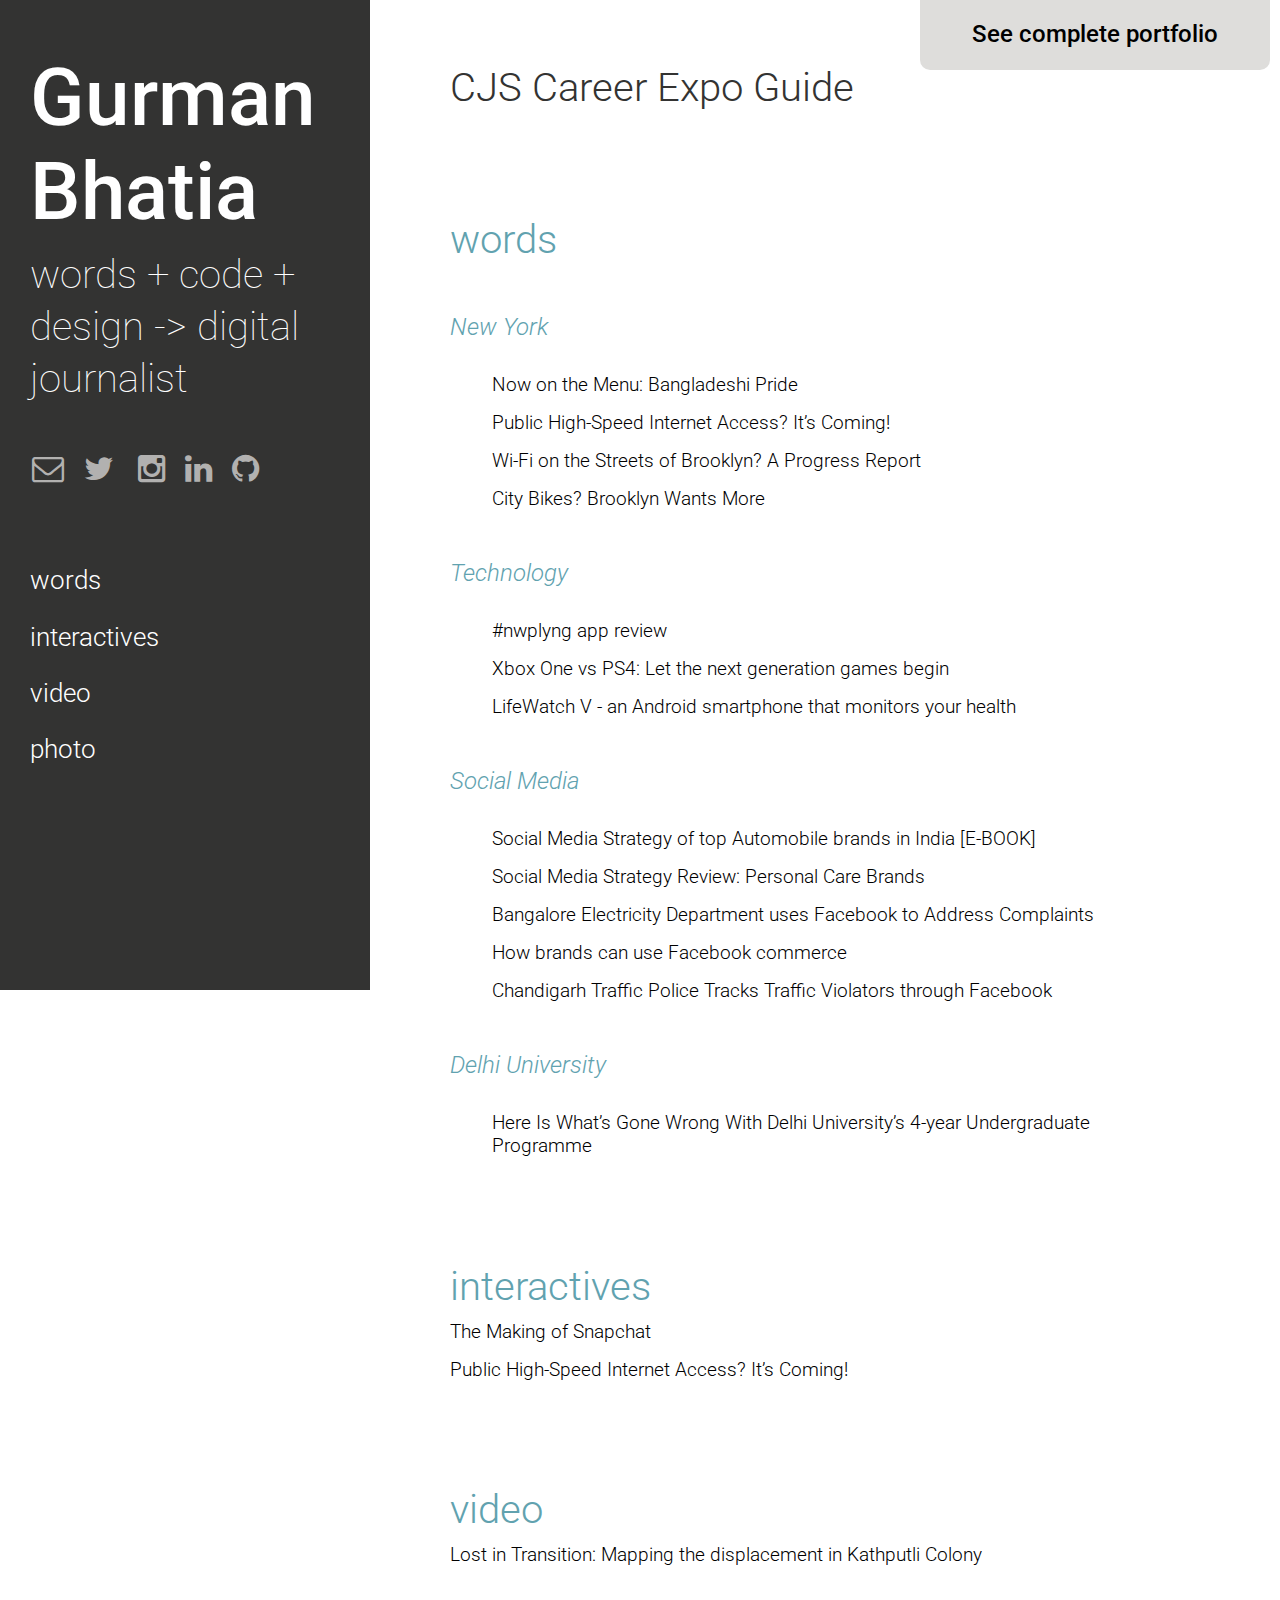
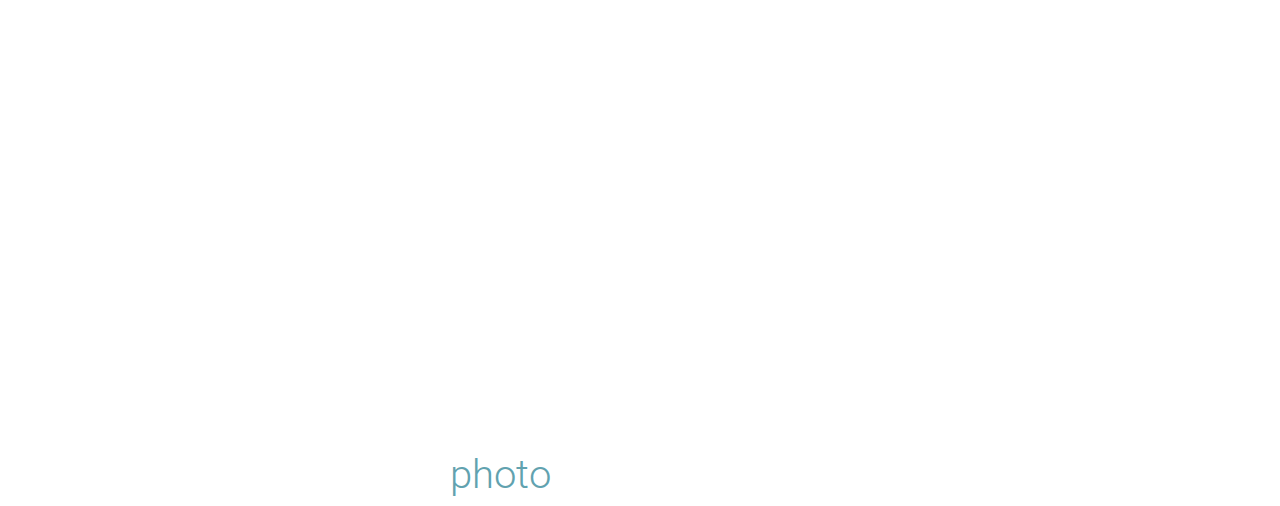
==== expo.html @ 0b198817 "added expo stuff" ====
<!DOCTYPE html>
<html>
	<head>
		<meta charset="utf-8">
		<meta http-equiv="X-UA-Compatible" content="IE=Edge;chrome=1">
		<meta name="viewport" content="width=device-width">
		<title>Gurman Bhatia - Digital Journalist</title>
		<meta name="description" content="Gurman Bhatia is a digital journalist and a student at the Columbia Graduate School of Journalism.">
		<link rel="author" href="https://plus.google.com/+gurmanbhatia"/>
		<link rel="stylesheet" type = 'text/css' href="http://fonts.googleapis.com/css?family=Roboto:300,500,400,100,800,300italic,400italic">
		<link href="css/styles-expo.css" rel="stylesheet">
		<link rel="stylesheet" href="font-awesome/css/font-awesome.min.css">
		<!--
		<script>
		  (function(i,s,o,g,r,a,m){i['GoogleAnalyticsObject']=r;i[r]=i[r]||function(){
		  (i[r].q=i[r].q||[]).push(arguments)},i[r].l=1*new Date();a=s.createElement(o),
		  m=s.getElementsByTagName(o)[0];a.async=1;a.src=g;m.parentNode.insertBefore(a,m)
		  })(window,document,'script','//www.google-analytics.com/analytics.js','ga');

		  ga('create', 'UA-54472507-1', 'auto');
		  ga('send', 'pageview');

		</script>
		-->
	</head>
	<body>
		<div id="wrapper">
			<div id = 'contently'>
				<a href ='http://gurmanbhatia.contently.com' target="_blank"><h1>See complete portfolio</h1></a>
			</div>
			<div id ="mobile-nav" class="mobile">
				<div id="mobile-logo">
					<h1>Gurman Bhatia</h1>
					<h2>words + code + design -> digital journalist </h2>
				</div>
				<div id = "hamburger">
					<i class="fa fa-bars fa-3x"></i>
				</div>
				<div id = "menu">
					<div class="options" id = 'o' data-which="words">words</div>
					<div class="options" id = 'o' data-which="interactives">interactives</div>
					<div class="options" id = 'o' data-which="video">video</div>
					<a href ='http://blog.gurmanbhatia.com/photo' target="_blank"><div class="options-b" data-which="blog">photo</div></a>
				</div>
			</div>
			<div id ="nav">
				<div id ="nav1" class="desktop">
					<h1>Gurman Bhatia</h1>
					<h2>words + code + design -> digital journalist </h2>
					<div id="social-box">
						<div class = "ss">
                    	<a href ="mailto:mail@gurmanbhatia.com"><i class="social fa fa-envelope-o fa-2x"></i></a><a href="http://www.twitter.com/gurmanbhatia"><i class="social fa fa-twitter fa-2x"></i></a> <a href ='http://www.instagram.com/gurmanbh'><i class="social fa fa-instagram fa-2x"></i></a><a href="http://www.linkedin.com/in/gurmanbhatia/"><i class="social fa fa-linkedin fa-2x"></i></a><a href="http://www.github.com/gurmanbh/"><i class="social fa fa-github fa-2x"></i></a>
                		</div>
					</div>
					<div id = "menu">
						<div class="options" id = 'o' data-which="words">words</div>
					<div class="options" id = 'o' data-which="interactives">interactives</div>
					<div class="options" id = 'o' data-which="video">video</div>
					<a href ='http://blog.gurmanbhatia.com/photo' target="_blank"><div class="options-b" data-which="blog">photo</div></a>
					</div>
				</div>
			</div>
			<div id = 'content'>
				<h1>CJS Career Expo Guide</h1>
				<div id = 'words' class = 'segment'>
					<h2> words </h2>
						<div id ='ny' class = 'link-box'>
							<h2> New York </h2>
							<div class = 'links'>
								<h3><a href = 'http://columbiajournalist.org/now-on-the-menu-bangladeshi-pride/' target='_blank'>Now on the Menu: Bangladeshi Pride</a></h3>
								<h3><a href = 'http://thebrooklynink.com/2014/12/15/54267-public-high-speed-internet-access-its-coming/' target='_blank'>Public High-Speed Internet Access? It’s Coming!</a></h3>
								<h3><a href = 'http://thebrooklynink.com/2014/11/30/54213-wi-fi-on-the-streets-of-brooklyn-a-progress-report/' target='_blank'>Wi-Fi on the Streets of Brooklyn? A Progress Report</a></h3>
								<h3><a href = 'http://thebrooklynink.com/2014/11/19/54191-city-bikes-brooklyn-wants-more/' target='_blank'>City Bikes? Brooklyn Wants More</a></h3>
							</div>
						</div>
						
						<div id ='tech' class = 'link-box'>
							<h2> Technology </h2>
							<div class = 'links'>
								<h3><a href="http://gadgets.ndtv.com/apps/reviews/nwplyng-app-review-376589" target="_blank">#nwplyng app review</a></h3> 
								<h3<a href="http://gadgets.ndtv.com/games/news/xbox-one-vs-ps4-let-the-next-generation-games-begin-378124" target="_blank"><h3>Xbox One vs PS4: Let the next generation games begin</h3></a> 
								<h3><a href="http://gadgets.ndtv.com/mobiles/news/our-dependence-on-smartphones-for-240302" target="_blank">LifeWatch V - an Android smartphone that monitors your health</a>
							</div>
						</div>
						<div id ='sm' class = 'link-box'>
							<h2> Social Media </h2>
							<div class = 'links'>
								<h3><a href="http://www.socialsamosa.com/2014/10/social-media-strategy-review-automobile/" target="_blank">Social Media Strategy of top Automobile brands in India [E-BOOK]</a></h3>
								<h3><a href="http://www.socialsamosa.com/2014/01/social-media-strategy-review-personal-care-brands/" target="_blank">Social Media Strategy Review: Personal Care Brands</a></h3>	<h3><a href="http://www.socialsamosa.com/2013/06/bangalore-electricity-department-uses-facebook-to-address-complaints/" target="_blank">Bangalore Electricity Department uses Facebook to Address Complaints</a></h3>
								<h3><a href="http://www.socialsamosa.com/2013/05/how-brands-can-use-facebook-commerce/">How brands can use Facebook commerce</a></h3>
								<h3><a href="http://www.socialsamosa.com/2013/05/chandigarh-traffic-police-on-facebook/" target="_blank">Chandigarh Traffic Police Tracks Traffic Violators through Facebook</a></h3>
							</div>

						</div>
						<div id ='du' class = 'link-box'>
							<h2> Delhi University </h2>
							<div class = 'links'>
								<h3><a href = 'http://www.businessinsider.in/HereIs-Whats-Gone-Wrong-With-Delhi-Universitys4-year-Undergraduate-Programme/articleshow/26530017.cms' target='_blank'>Here Is What’s Gone Wrong With Delhi University’s 4-year Undergraduate Programme</a></h3>
							</div>
						</div>
						
				</div>
				<div id = 'interactives' class = 'segment'>
					<h2> interactives </h2>
						<div class = 'link-box'>
							<h3><a href = 'https://gurmanbh.github.io/snapchat-web' target='_blank'>The Making of Snapchat</a></h3>
							<h3><a href = 'http://thebrooklynink.com/2014/12/15/54267-public-high-speed-internet-access-its-coming/' target='_blank'>Public High-Speed Internet Access? It’s Coming!</a></h3>
						</div>
				</div>
				<div id = 'video' class = 'segment'>
					<h2> video </h2>
						<div class = 'link-box'>
							<h3><a href = 'http://lsrcollegejournalism.org/documentary-production/' target='_blank'>Lost in Transition: Mapping the displacement in Kathputli Colony</a></h3>
							<div class="video" id = 'kathputli'>
								<iframe width="640" height="360" src="https://www.youtube.com/embed/H1UBUmHpytU" frameborder="0" allowfullscreen></iframe>
							</div>
						</div>
				</div>
				<div id = 'photo' class = 'segment'>
					<h2> photo </h2>
						<div class = 'link-box'>
							
						</div>
				</div>
			</div>
		</div>
---- css/styles-expo.css ----
*{
	  -webkit-box-sizing: border-box;
     -moz-box-sizing: border-box;
          box-sizing: border-box;
          margin: 0;
          font-family: 'roboto';
}

#mobile-nav{
	display: none;
	background-color: #333332;
	position: fixed;
	width: 100%;
	z-index: 1000;
}

#content h1{
	color: #333332;
	font-size: 2.5em;
	font-weight: 300;

}

#mobile-logo {
	width: 85%;
	display: inline-block;
}

#mobile-logo h1{
	color: #fff ;
	font-weight: 500;
	font-size: 1.5em;
	padding: 0.3em;
}

#mobile-logo h2{
	color: #fff ;
	font-weight: 300;
	font-size: 1.2em;
	padding-left: 0.5em;
}

#hamburger{
	display: inline-block;
	position: absolute;
	color: #C7CCC7;
	padding-top: 2%;
	
}

.segment h3{
	font-weight:300;
	font-size: 1.2em;
	margin-top: 10px;
	margin-bottom: 15px;
	-moz-transition: all .2s linear;
	-webkit-transition: all .2s linear;
	-o-transition: all .2s linear;
	transition: all .2s linear;
}

.segment h3:hover{
	color: #D44636;
	cursor: pointer;
}

.video{
	margin-top: 15px;
	position: relative;
	cursor: pointer;
	width: 90%;
}




.social {
	margin-left: 20px;
	color: #B2B1B0;
}

.social:hover {
	color: #E5E581;
	cursor: pointer;
}

.ss{
    display: inline-block;
}

a:-moz-any-link {
	color: inherit;
	text-decoration: inherit;
}

a:-webkit-any-link {
	color: inherit;
	text-decoration: inherit;
}

#social-box{
	padding-top: 15%;
	margin-left: -5.5%;
}

#nav{
	background-color: #333332;
	padding-left: 30px;
	padding-right: 20px;
		width: 370px;
	position: fixed;
	height: 110vh;
	padding-top: 4%;
		-moz-transition: all .2s linear;
	-webkit-transition: all .2s linear;
	-o-transition: all .2s linear;
	transition: all .2s linear;
}


#nav h1 {
	color: #fff ;
	font-weight: 500;
	font-size: 500%;
	background-color: #333332;
}

#nav h2 {
	
	color: white ;
	font-weight: 100;
	font-size: 250%;
	margin-top: 10px;
	line-height: 130%;
	background-color: #333332;
}

#content {
	margin-left: 450px;
	display: inline-block;
	margin-right: 50px;
	padding-top: 5%;
}

/* .story-more {
	display: none;
	-moz-transition: all .2s linear;
	-webkit-transition: all .2s linear;
	-o-transition: all .2s linear;
	transition: all .2s linear;
}

.visible {
	display: bo

}
*/
.links {
	padding-left: 6%;
	padding-top: 2%;
}
.show#menu{
	display: block;
	-moz-transition: all .2s linear;
	-webkit-transition: all .2s linear;
	-o-transition: all .2s linear;
}

#contently{
	position: absolute;
	top: -10px;
	right: 10px;
	background-color: #DEDDDB;
	width: 350px;
	height: 80px;
	border-radius: 10px;
	-moz-transition: all .2s linear;
	-webkit-transition: all .2s linear;
	-o-transition: all .2s linear;
	position: fixed;
}

#contently h1{
	font-size: 1.5em;
	text-align: center;
	padding-top: 30px;
	font-weight: 500;

}

.segment{
	width: 100%;
	margin-top: 5%;
}

.segment h2 {
	color: #61A2AF;
	font-weight: 300;
	font-size: 2.5em;
	margin-bottom: 8px;
	margin-top: 15%;
}

.segment#words .link-box h2 {
	color: #61A2AF;
	font-style: italic;
	font-weight: 300;
	font-size: 1.5em;
	margin-bottom: 8px;
	margin-top: 7%;
}

#menu .options {
	color: #fff ;
	font-weight: 300;
	font-size: 1.65em;
	margin-top: 1em;
	margin-bottom: 1em;
}

#menu .options-b {
	color: #fff ;
	font-weight: 300;
	font-size: 1.65em;
	margin-top: 1em;
	margin-bottom: 1em;
}

#menu .options-b:hover {
	color: #7B8A89;
	font-weight: 300;
	cursor: pointer;
}

#menu .options:hover {
	color: #7B8A89;
	font-weight: 300;
	cursor: pointer;
}

#menu {
	margin-top: 25%;
	background-color: #333332;
}

#menu .options.active{
	color: #E5E581;
}

.mobile #menu .options.active{
	color: #E5E581;
}

@media screen and (max-width: 650px), screen and (max-height: 700px){
	#nav {
		display: none;
	}

	#content{
		margin-left: 20px;
		margin-right: auto;
	}

	.segment {
		width: 90%;
	}

	#work .story-block .story-desc p{
		width: 100%;
	}

	#work .story-block .story-cat {
		margin-left: 0;
	}

	#resume {
	
	width: 100%;
	}

	#skills{
	display:block; 
	margin-left:0;
	width:95%;
	position: relative;
	}

	#workex{
	display: block; 
	width:95%;
	}

	.whatre{
	display: block;
	}

	footer {
	height: 50px;
	padding-left: 2%;
	width: 100%;
	display: block; 
	bottom: 0;
	}

	.story-image-block{
	-webkit-filter: grayscale(0%);
    -moz-filter: grayscale(0%);
    -o-filter: grayscale(0%);
    -ms-filter: grayscale(0%);
    filter: grayscale(0%); 
	}

	.video{
		display: none;
	}

	.story-image{
	width: 100	%;
	height: auto;
	margin-top: 10px;
	margin-bottom: 40px;
	}

	.story-image-block{
		width: 100%;
	}
	#mobile-nav{
	display: block;
	}

	#mobile-logo{
		padding-bottom: 2%;
	}

	#about{
		padding-top: 8em;
	}

	#menu {
	margin-top: 0;
	background-color: #333332;
	padding-bottom: 2%;
	position: absolute;
	width: 100%;
	vertical-align: top;
	opacity: 0.9;
	display: none;
	}

	.options{
		padding-left: 0.5em;
	}

	.options-b{
		padding-left: 0.5em;
	}

	#contently{
		display: block;
		position: relative;
	}

	#about #social-box{
	display: block;
	padding-top: 3%;
	margin-left: -2.5%;
	}

	#about .social:hover{
		color:#61A2AF
	}

	.story-title{
		width: 100%;
	}

	#work .story-block .story-cat{
		width: 100%;
	}

	#work .story-block .story-cat h1{
	
	font-weight: 300;
	font-size: 1.3em;
	}

	#content.error img{
	width: 100%;
	padding-right: 3%;
	}
}
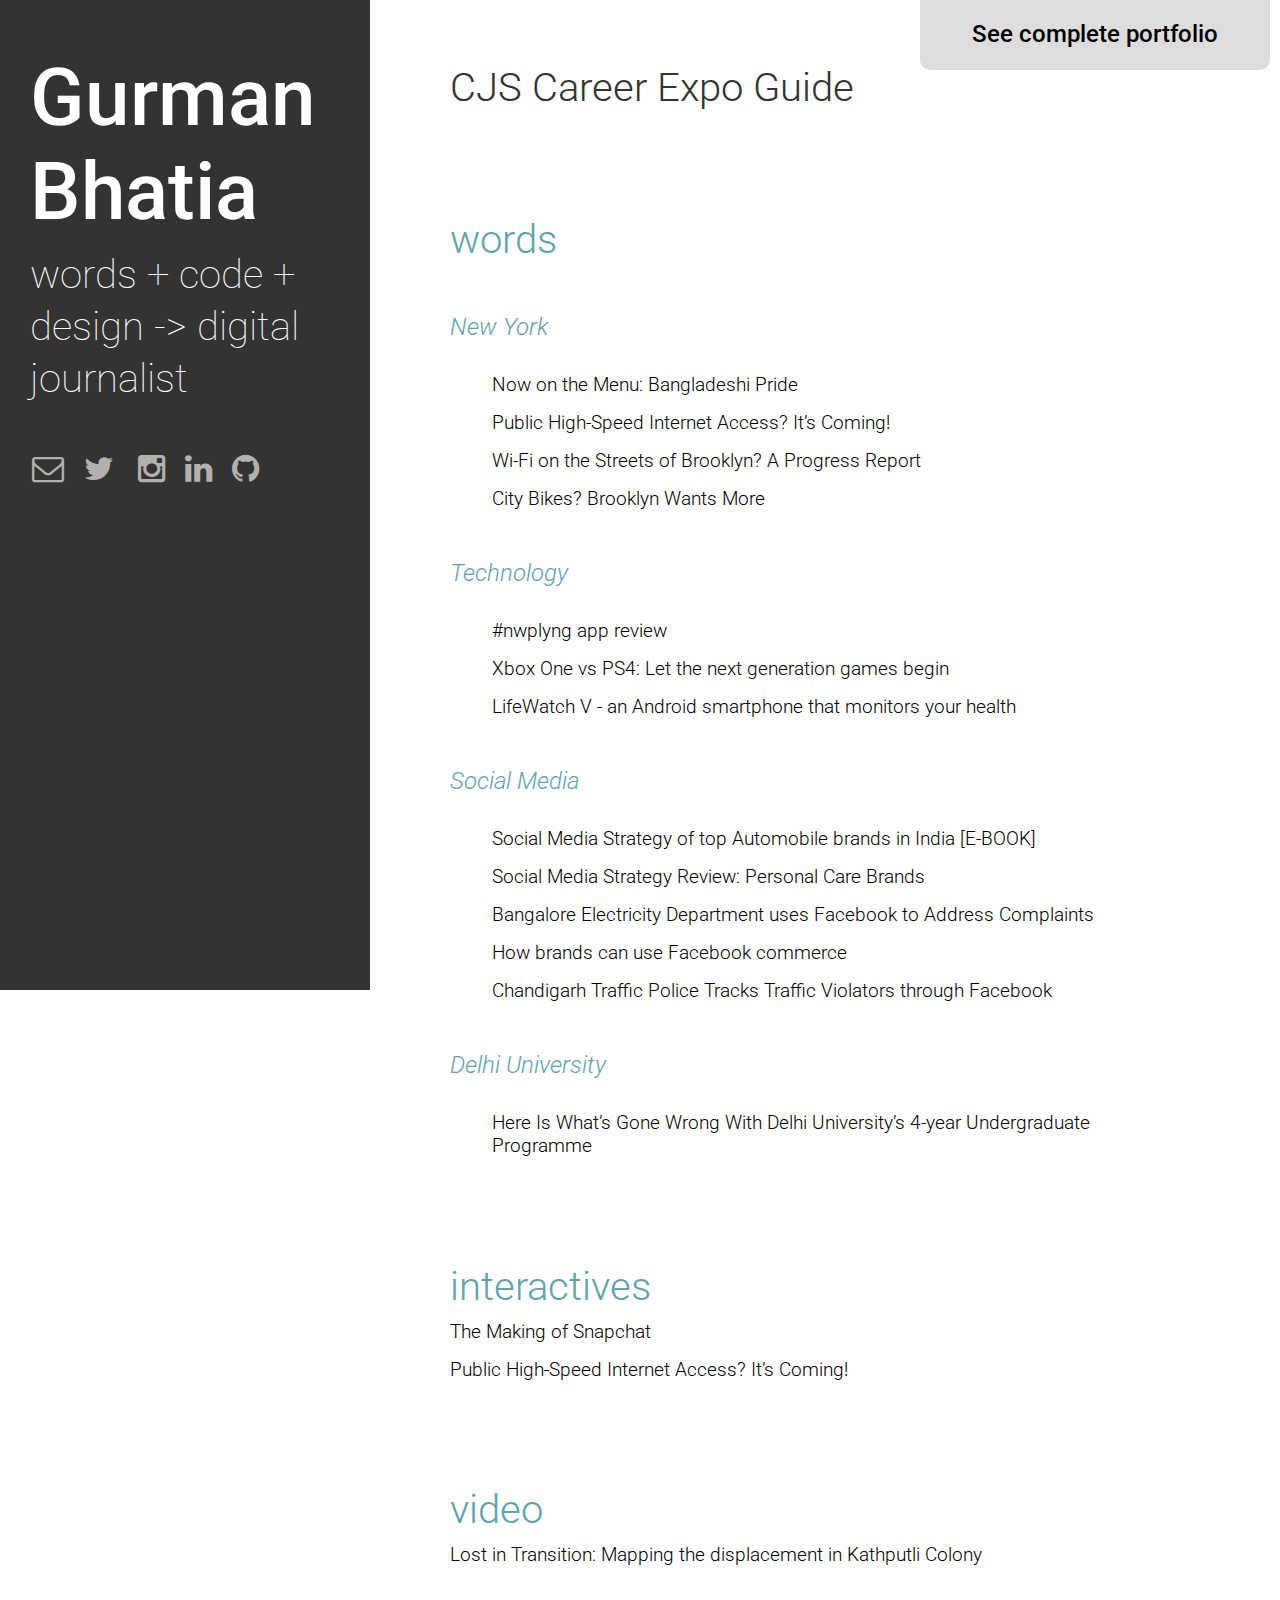
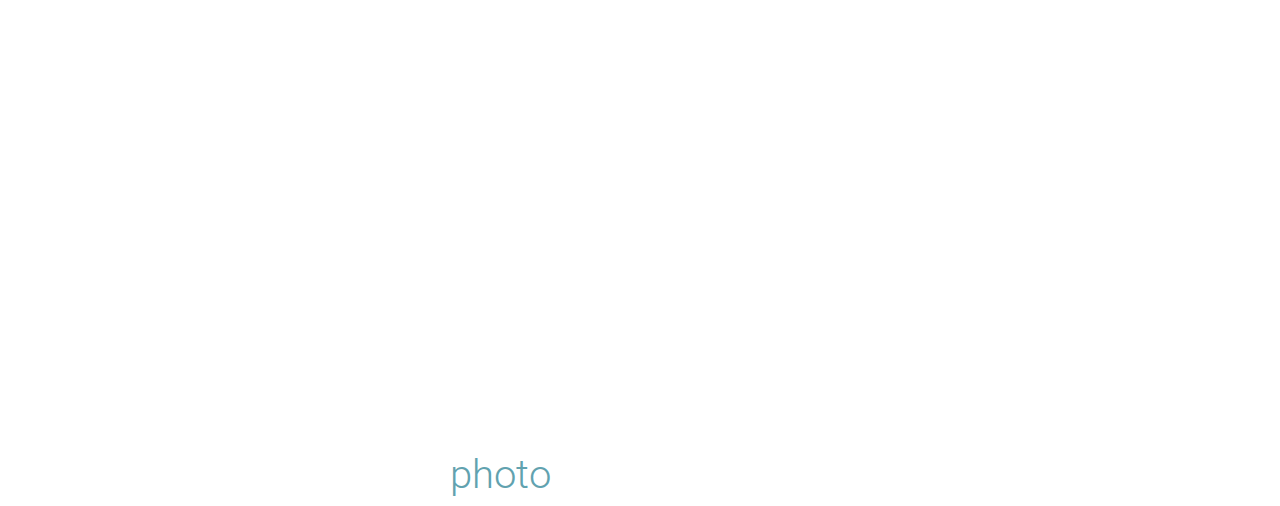
==== commit dd861af2: "added templates, nn" ====
--- a/expo.html
+++ b/expo.html
@@ -33,14 +33,14 @@
 					<h1>Gurman Bhatia</h1>
 					<h2>words + code + design -> digital journalist </h2>
 				</div>
-				<div id = "hamburger">
+				<!--<div id = "hamburger">
 					<i class="fa fa-bars fa-3x"></i>
 				</div>
 				<div id = "menu">
 					<div class="options" id = 'o' data-which="words">words</div>
 					<div class="options" id = 'o' data-which="interactives">interactives</div>
 					<div class="options" id = 'o' data-which="video">video</div>
-					<a href ='http://blog.gurmanbhatia.com/photo' target="_blank"><div class="options-b" data-which="blog">photo</div></a>
+					<a href ='http://blog.gurmanbhatia.com/photo' target="_blank"><div class="options-b" data-which="blog">photo</div></a>-->
 				</div>
 			</div>
 			<div id ="nav">
@@ -52,12 +52,12 @@
                     	<a href ="mailto:mail@gurmanbhatia.com"><i class="social fa fa-envelope-o fa-2x"></i></a><a href="http://www.twitter.com/gurmanbhatia"><i class="social fa fa-twitter fa-2x"></i></a> <a href ='http://www.instagram.com/gurmanbh'><i class="social fa fa-instagram fa-2x"></i></a><a href="http://www.linkedin.com/in/gurmanbhatia/"><i class="social fa fa-linkedin fa-2x"></i></a><a href="http://www.github.com/gurmanbh/"><i class="social fa fa-github fa-2x"></i></a>
                 		</div>
 					</div>
-					<div id = "menu">
+					<!--<div id = "menu">
 						<div class="options" id = 'o' data-which="words">words</div>
 					<div class="options" id = 'o' data-which="interactives">interactives</div>
 					<div class="options" id = 'o' data-which="video">video</div>
 					<a href ='http://blog.gurmanbhatia.com/photo' target="_blank"><div class="options-b" data-which="blog">photo</div></a>
-					</div>
+					</div>-->
 				</div>
 			</div>
 			<div id = 'content'>
